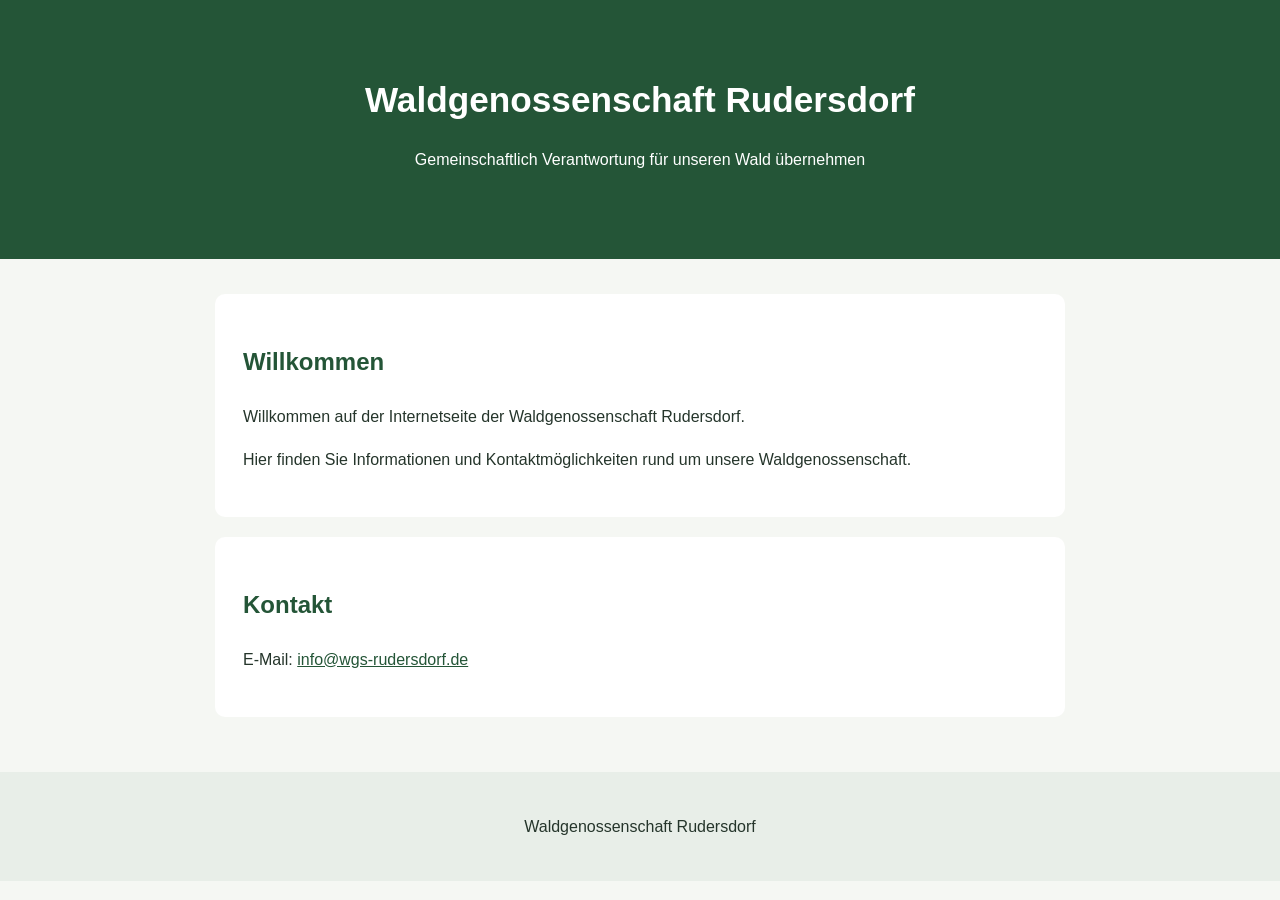
==== index.html @ b51d01b3 "Create index.html" ====
<!DOCTYPE html>
<html lang="de">
<head>
  <meta charset="UTF-8">
  <meta name="viewport" content="width=device-width, initial-scale=1">
  <title>Waldgenossenschaft Rudersdorf</title>
  <style>
    body {
      margin: 0;
      font-family: Arial, sans-serif;
      color: #25352b;
      background: #f5f7f3;
      line-height: 1.7;
    }
    header {
      background: #245537;
      color: white;
      text-align: center;
      padding: 70px 20px;
    }
    header h1 { margin: 0; font-size: 2.2rem; }
    main { max-width: 850px; margin: auto; padding: 35px 20px; }
    section {
      background: white;
      padding: 28px;
      margin-bottom: 20px;
      border-radius: 10px;
    }
    h2 { color: #245537; }
    a { color: #245537; }
    footer {
      text-align: center;
      padding: 25px;
      background: #e8eee8;
    }
  </style>
</head>
<body>
  <header>
    <h1>Waldgenossenschaft Rudersdorf</h1>
    <p>Gemeinschaftlich Verantwortung für unseren Wald übernehmen</p>
  </header>

  <main>
    <section>
      <h2>Willkommen</h2>
      <p>
        Willkommen auf der Internetseite der
        Waldgenossenschaft Rudersdorf.
      </p>
      <p>
        Hier finden Sie Informationen und Kontaktmöglichkeiten
        rund um unsere Waldgenossenschaft.
      </p>
    </section>

    <section>
      <h2>Kontakt</h2>
      <p>
        E-Mail:
        <a href="mailto:info@wgs-rudersdorf.de">
          info@wgs-rudersdorf.de
        </a>
      </p>
    </section>
  </main>

  <footer>
    <p>Waldgenossenschaft Rudersdorf</p>
  </footer>
</body>
</html>
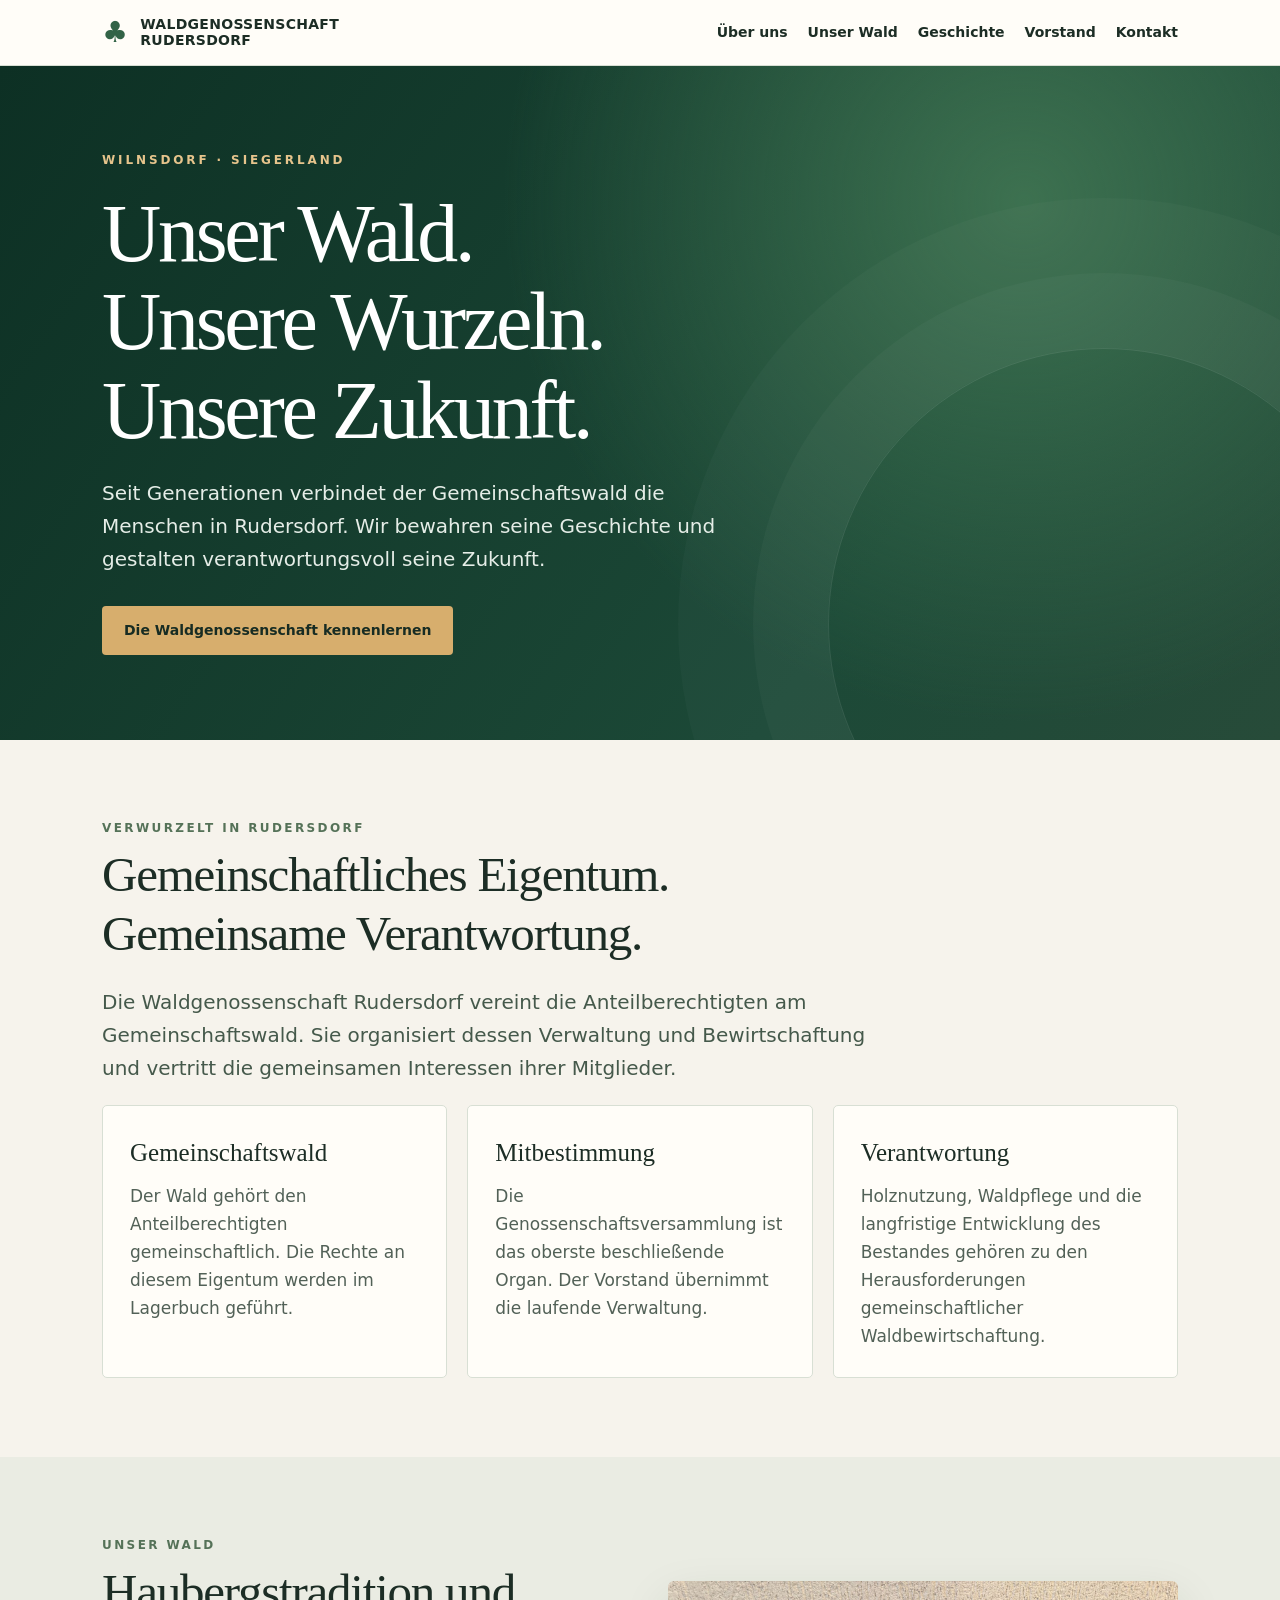
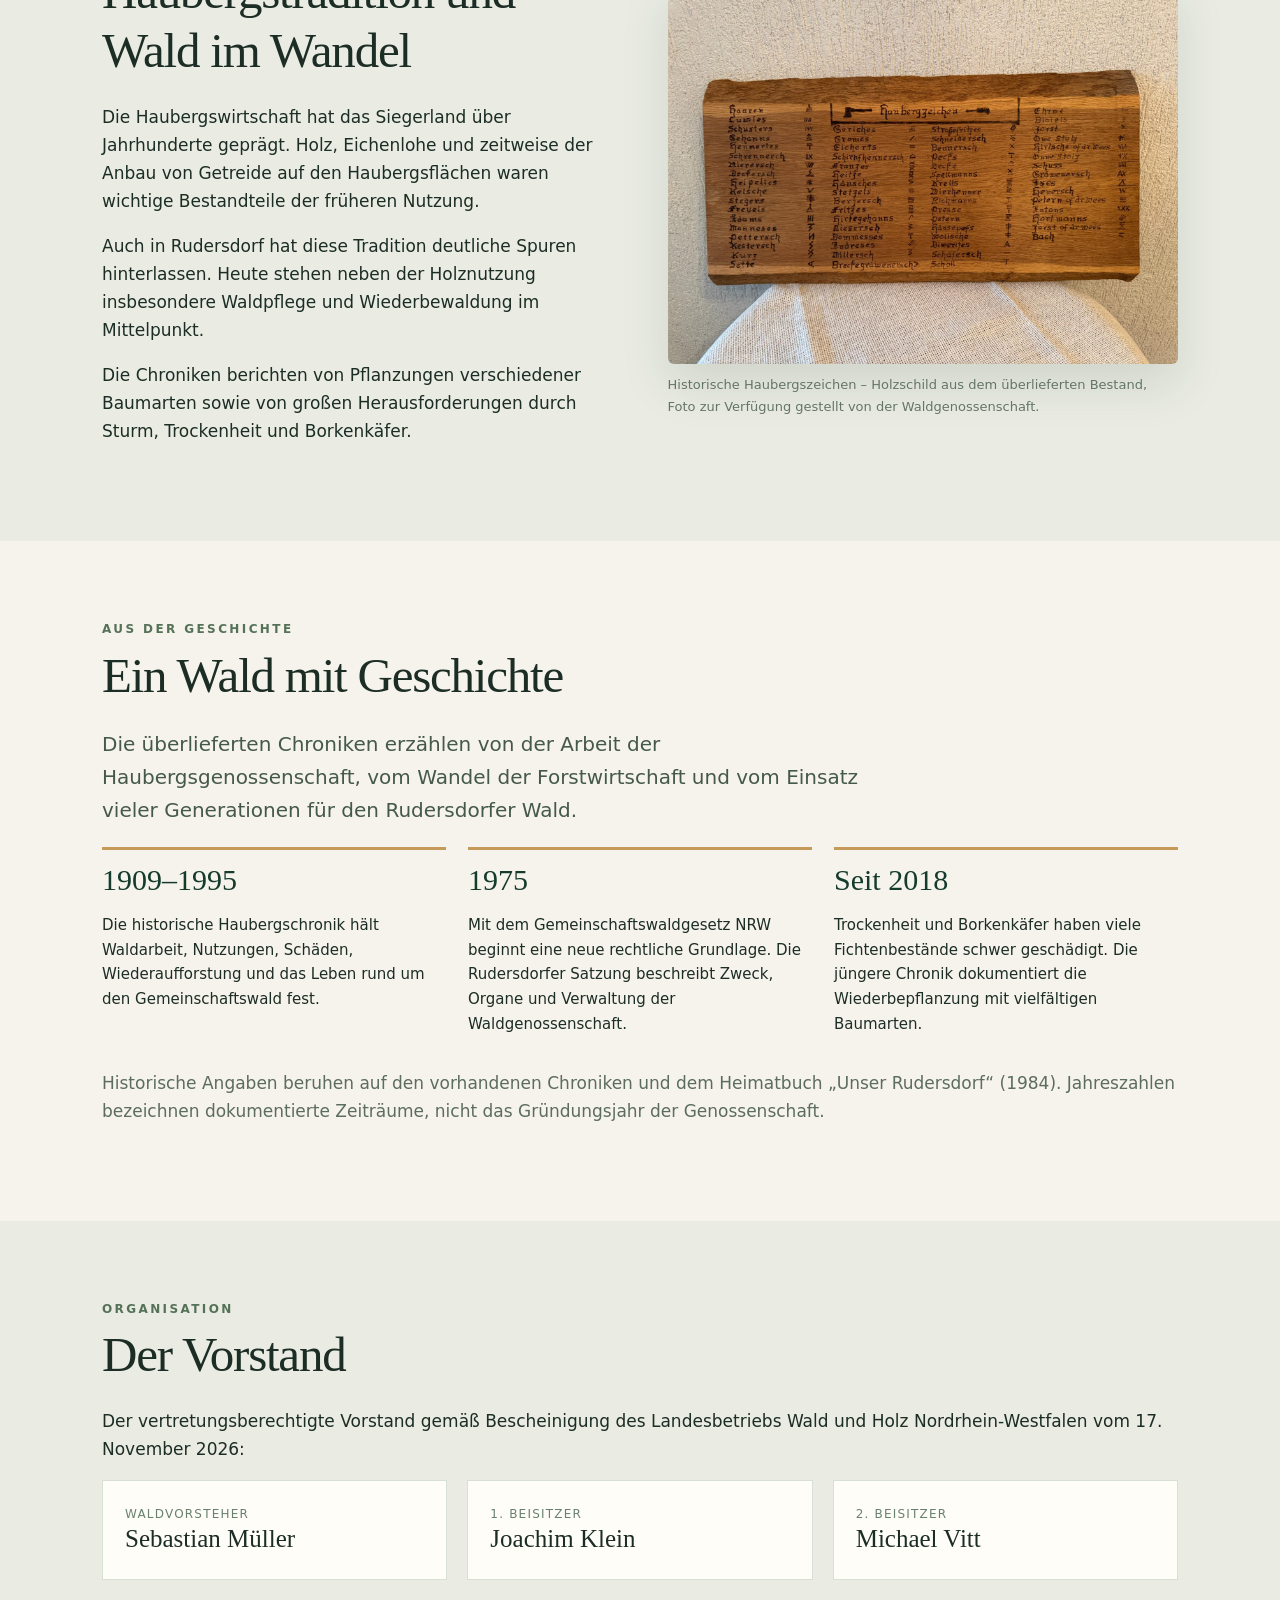
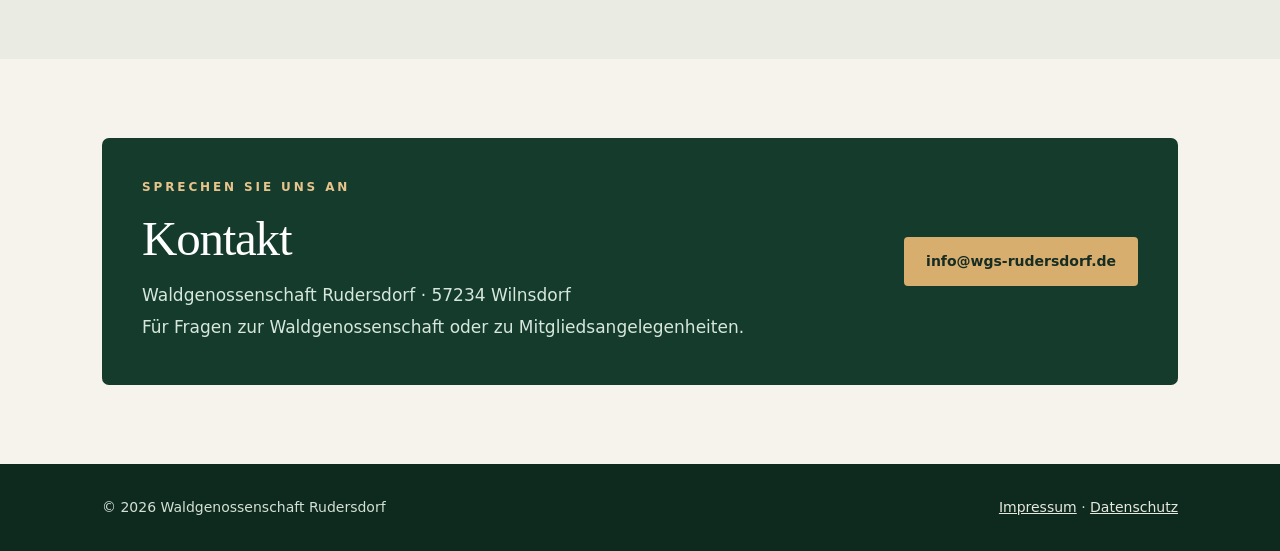
==== commit ef657fe1: "Add files via upload" ====
--- a/index.html
+++ b/index.html
@@ -1,73 +1,9 @@
-
-<!DOCTYPE html>
-<html lang="de">
-<head>
-  <meta charset="UTF-8">
-  <meta name="viewport" content="width=device-width, initial-scale=1">
-  <title>Waldgenossenschaft Rudersdorf</title>
-  <style>
-    body {
-      margin: 0;
-      font-family: Arial, sans-serif;
-      color: #25352b;
-      background: #f5f7f3;
-      line-height: 1.7;
-    }
-    header {
-      background: #245537;
-      color: white;
-      text-align: center;
-      padding: 70px 20px;
-    }
-    header h1 { margin: 0; font-size: 2.2rem; }
-    main { max-width: 850px; margin: auto; padding: 35px 20px; }
-    section {
-      background: white;
-      padding: 28px;
-      margin-bottom: 20px;
-      border-radius: 10px;
-    }
-    h2 { color: #245537; }
-    a { color: #245537; }
-    footer {
-      text-align: center;
-      padding: 25px;
-      background: #e8eee8;
-    }
-  </style>
-</head>
-<body>
-  <header>
-    <h1>Waldgenossenschaft Rudersdorf</h1>
-    <p>Gemeinschaftlich Verantwortung für unseren Wald übernehmen</p>
-  </header>
-
-  <main>
-    <section>
-      <h2>Willkommen</h2>
-      <p>
-        Willkommen auf der Internetseite der
-        Waldgenossenschaft Rudersdorf.
-      </p>
-      <p>
-        Hier finden Sie Informationen und Kontaktmöglichkeiten
-        rund um unsere Waldgenossenschaft.
-      </p>
-    </section>
-
-    <section>
-      <h2>Kontakt</h2>
-      <p>
-        E-Mail:
-        <a href="mailto:info@wgs-rudersdorf.de">
-          info@wgs-rudersdorf.de
-        </a>
-      </p>
-    </section>
-  </main>
-
-  <footer>
-    <p>Waldgenossenschaft Rudersdorf</p>
-  </footer>
-</body>
-</html>
+<!doctype html><html lang="de"><head><meta charset="utf-8"><meta name="viewport" content="width=device-width,initial-scale=1"><meta name="description" content="Waldgenossenschaft Rudersdorf – Gemeinschaftswald, Haubergstradition, Geschichte, Vorstand und Kontakt."><title>Waldgenossenschaft Rudersdorf – Gemeinsam für unseren Wald</title><link rel="stylesheet" href="styles.css"></head><body>
+<header><div class="nav"><a class="brand" href="#start"><span class="brandmark" aria-hidden="true">♣</span><span>WALDGENOSSENSCHAFT<br>RUDERSDORF</span></a><nav aria-label="Hauptnavigation"><a href="#ueber-uns">Über uns</a><a href="#wald">Unser Wald</a><a href="#geschichte">Geschichte</a><a href="#vorstand">Vorstand</a><a href="#kontakt">Kontakt</a></nav></div></header>
+<main><section class="hero" id="start"><div class="heroinner"><div><div class="eyebrow">Wilnsdorf · Siegerland</div><h1>Unser Wald.<br>Unsere Wurzeln.<br>Unsere Zukunft.</h1><p>Seit Generationen verbindet der Gemeinschaftswald die Menschen in Rudersdorf. Wir bewahren seine Geschichte und gestalten verantwortungsvoll seine Zukunft.</p><a class="btn" href="#ueber-uns">Die Waldgenossenschaft kennenlernen</a></div></div></section>
+<section class="section" id="ueber-uns"><div class="container"><div class="kicker">Verwurzelt in Rudersdorf</div><h2>Gemeinschaftliches Eigentum.<br>Gemeinsame Verantwortung.</h2><p class="lead">Die Waldgenossenschaft Rudersdorf vereint die Anteilberechtigten am Gemeinschaftswald. Sie organisiert dessen Verwaltung und Bewirtschaftung und vertritt die gemeinsamen Interessen ihrer Mitglieder.</p><div class="grid"><article class="tile"><h3>Gemeinschaftswald</h3><p>Der Wald gehört den Anteilberechtigten gemeinschaftlich. Die Rechte an diesem Eigentum werden im Lagerbuch geführt.</p></article><article class="tile"><h3>Mitbestimmung</h3><p>Die Genossenschaftsversammlung ist das oberste beschließende Organ. Der Vorstand übernimmt die laufende Verwaltung.</p></article><article class="tile"><h3>Verantwortung</h3><p>Holznutzung, Waldpflege und die langfristige Entwicklung des Bestandes gehören zu den Herausforderungen gemeinschaftlicher Waldbewirtschaftung.</p></article></div></div></section>
+<section class="section alt" id="wald"><div class="container two"><div><div class="kicker">Unser Wald</div><h2>Haubergstradition und Wald im Wandel</h2><p>Die Haubergswirtschaft hat das Siegerland über Jahrhunderte geprägt. Holz, Eichenlohe und zeitweise der Anbau von Getreide auf den Haubergsflächen waren wichtige Bestandteile der früheren Nutzung.</p><p>Auch in Rudersdorf hat diese Tradition deutliche Spuren hinterlassen. Heute stehen neben der Holznutzung insbesondere Waldpflege und Wiederbewaldung im Mittelpunkt.</p><p>Die Chroniken berichten von Pflanzungen verschiedener Baumarten sowie von großen Herausforderungen durch Sturm, Trockenheit und Borkenkäfer.</p></div><div><img class="photo" src="assets/haubergszeichen.jpg" alt="Historisches Holzschild mit Familiennamen und eingeschnitzten Haubergszeichen" loading="lazy"><div class="caption">Historische Haubergszeichen – Holzschild aus dem überlieferten Bestand, Foto zur Verfügung gestellt von der Waldgenossenschaft.</div></div></div></section>
+<section class="section" id="geschichte"><div class="container"><div class="kicker">Aus der Geschichte</div><h2>Ein Wald mit Geschichte</h2><p class="lead">Die überlieferten Chroniken erzählen von der Arbeit der Haubergsgenossenschaft, vom Wandel der Forstwirtschaft und vom Einsatz vieler Generationen für den Rudersdorfer Wald.</p><div class="timeline"><article class="moment"><b>1909–1995</b><p>Die historische Haubergschronik hält Waldarbeit, Nutzungen, Schäden, Wiederaufforstung und das Leben rund um den Gemeinschaftswald fest.</p></article><article class="moment"><b>1975</b><p>Mit dem Gemeinschaftswaldgesetz NRW beginnt eine neue rechtliche Grundlage. Die Rudersdorfer Satzung beschreibt Zweck, Organe und Verwaltung der Waldgenossenschaft.</p></article><article class="moment"><b>Seit 2018</b><p>Trockenheit und Borkenkäfer haben viele Fichtenbestände schwer geschädigt. Die jüngere Chronik dokumentiert die Wiederbepflanzung mit vielfältigen Baumarten.</p></article></div><p class="muted">Historische Angaben beruhen auf den vorhandenen Chroniken und dem Heimatbuch „Unser Rudersdorf“ (1984). Jahreszahlen bezeichnen dokumentierte Zeiträume, nicht das Gründungsjahr der Genossenschaft.</p></div></section>
+<section class="section alt" id="vorstand"><div class="container"><div class="kicker">Organisation</div><h2>Der Vorstand</h2><p>Der vertretungsberechtigte Vorstand gemäß Bescheinigung des Landesbetriebs Wald und Holz Nordrhein-Westfalen vom 17. November 2026:</p><div class="people"><div class="person"><small>Waldvorsteher</small><strong>Sebastian Müller</strong></div><div class="person"><small>1. Beisitzer</small><strong>Joachim Klein</strong></div><div class="person"><small>2. Beisitzer</small><strong>Michael Vitt</strong></div></div></div></section>
+<section class="section" id="kontakt"><div class="container"><div class="contact"><div><div class="eyebrow">Sprechen Sie uns an</div><h2 style="margin:12px 0">Kontakt</h2><p>Waldgenossenschaft Rudersdorf · 57234 Wilnsdorf</p><p>Für Fragen zur Waldgenossenschaft oder zu Mitgliedsangelegenheiten.</p></div><a class="btn" style="color:#172c23" href="mailto:info@wgs-rudersdorf.de">info@wgs-rudersdorf.de</a></div></div></section></main>
+<footer><div class="container"><span>© 2026 Waldgenossenschaft Rudersdorf</span><span><a href="impressum.html">Impressum</a> · <a href="datenschutz.html">Datenschutz</a></span></div></footer></body></html>
--- a/styles.css
+++ b/styles.css
@@ -0,0 +1,2 @@
+
+:root{--forest:#153b2c;--leaf:#326347;--cream:#f6f3ec;--paper:#fffdf8;--ink:#1c2d25;--muted:#5c6c61;--gold:#c59a59;--line:#d8dfd4}*{box-sizing:border-box}html{scroll-behavior:smooth}body{margin:0;background:var(--cream);color:var(--ink);font:17px/1.65 system-ui,-apple-system,Segoe UI,Arial,sans-serif}a{color:inherit}a:focus-visible{outline:3px solid #c59a59;outline-offset:4px}header{position:sticky;top:0;z-index:4;background:rgba(255,253,248,.96);backdrop-filter:blur(12px);border-bottom:1px solid var(--line)}.nav{max-width:1120px;margin:auto;padding:15px 22px;display:flex;align-items:center;justify-content:space-between;gap:15px}.brand{display:flex;align-items:center;gap:12px;text-decoration:none;font-size:14px;line-height:1.2;font-weight:760;letter-spacing:.02em}.brandmark{font-size:29px;color:var(--leaf)}nav{display:flex;gap:20px;flex-wrap:wrap}nav a{text-decoration:none;font-size:14px;font-weight:650}nav a:hover{color:var(--leaf)}.hero{background:radial-gradient(circle at 80% 20%,#3d7150 0%,transparent 45%),linear-gradient(125deg,#0d3024,#1c4937 70%,#274b39);color:#fff;position:relative;overflow:hidden}.hero:after{content:' ';position:absolute;bottom:-160px;right:-100px;width:550px;height:550px;border:1px solid rgba(255,255,255,.1);border-radius:50%;box-shadow:0 0 0 75px rgba(255,255,255,.027),0 0 0 150px rgba(255,255,255,.022)}.heroinner{max-width:1120px;margin:auto;min-height:475px;padding:85px 22px;display:flex;align-items:center;position:relative;z-index:1}.eyebrow{text-transform:uppercase;letter-spacing:.24em;font-size:12px;font-weight:780;color:#e6c48c}.hero h1{font:normal clamp(43px,7vw,82px)/1.08 Georgia,'Times New Roman',serif;letter-spacing:-.04em;margin:19px 0 22px;max-width:850px}.hero p{max-width:620px;font-size:20px;color:#e5ede7;margin:0 0 30px}.btn{display:inline-block;text-decoration:none;background:#d7ae6d;color:#172c23;font-size:14px;font-weight:760;padding:13px 22px;border-radius:4px}.btn:hover{background:#f1ca8b}.container{max-width:1120px;margin:auto;padding:0 22px}.section{padding:79px 0}.section.alt{background:#eaece3}.section h2{font:normal clamp(33px,4vw,49px)/1.2 Georgia,serif;letter-spacing:-.025em;margin:7px 0 22px}.kicker{font-size:12px;color:#557258;text-transform:uppercase;letter-spacing:.2em;font-weight:800}.lead{font-size:20px;color:#45594b;max-width:770px}.grid{display:grid;grid-template-columns:repeat(3,1fr);gap:20px}.tile{background:var(--paper);padding:27px;border:1px solid var(--line);border-radius:5px}.tile h3{font:normal 25px/1.25 Georgia,serif;margin:4px 0 14px}.tile p{margin:0;color:#526157}.two{display:grid;grid-template-columns:1fr 1fr;gap:55px;align-items:center}.photo{width:100%;display:block;border-radius:6px;box-shadow:0 20px 48px #1c342321}.caption{font-size:13px;color:#657468;margin-top:10px}.timeline{display:grid;grid-template-columns:repeat(3,1fr);gap:22px}.moment{border-top:3px solid var(--gold);padding-top:13px}.moment b{font:normal 30px Georgia,serif;color:var(--forest)}.moment p{font-size:15px}.people{display:grid;grid-template-columns:repeat(3,1fr);gap:20px}.person{padding:24px 22px;border:1px solid var(--line);background:var(--paper)}.person small{display:block;font-size:12px;text-transform:uppercase;letter-spacing:.1em;color:#69816e}.person strong{font:normal 25px Georgia,serif}.contact{background:var(--forest);color:white;border-radius:7px;padding:40px;display:flex;justify-content:space-between;align-items:center;gap:20px}.contact a{color:#f5d5a4}.contact p{margin:4px 0;color:#d6e7dc}footer{background:#0e2a1f;color:#d4e0d6;padding:32px 0;font-size:14px}footer .container{display:flex;gap:20px;justify-content:space-between;flex-wrap:wrap}footer a{color:#e6e9df}main ul{padding-left:1.1em}.legal{max-width:820px;margin:0 auto;padding:66px 22px 100px}.legal h1{font:normal 49px Georgia,serif}.legal h2{font:normal 27px Georgia,serif}.notice{background:#fff2d7;color:#503611;border-left:4px solid #bf8e3e;padding:14px 20px;margin:28px 0}.muted{color:var(--muted)}@media(max-width:760px){.nav{align-items:flex-start;flex-direction:column}nav{gap:12px}.heroinner{min-height:400px;padding:65px 22px}.hero h1{font-size:45px}.hero p{font-size:17px}.grid,.two,.timeline,.people{grid-template-columns:1fr}.section{padding:54px 0}.contact{align-items:flex-start;flex-direction:column;padding:27px}}
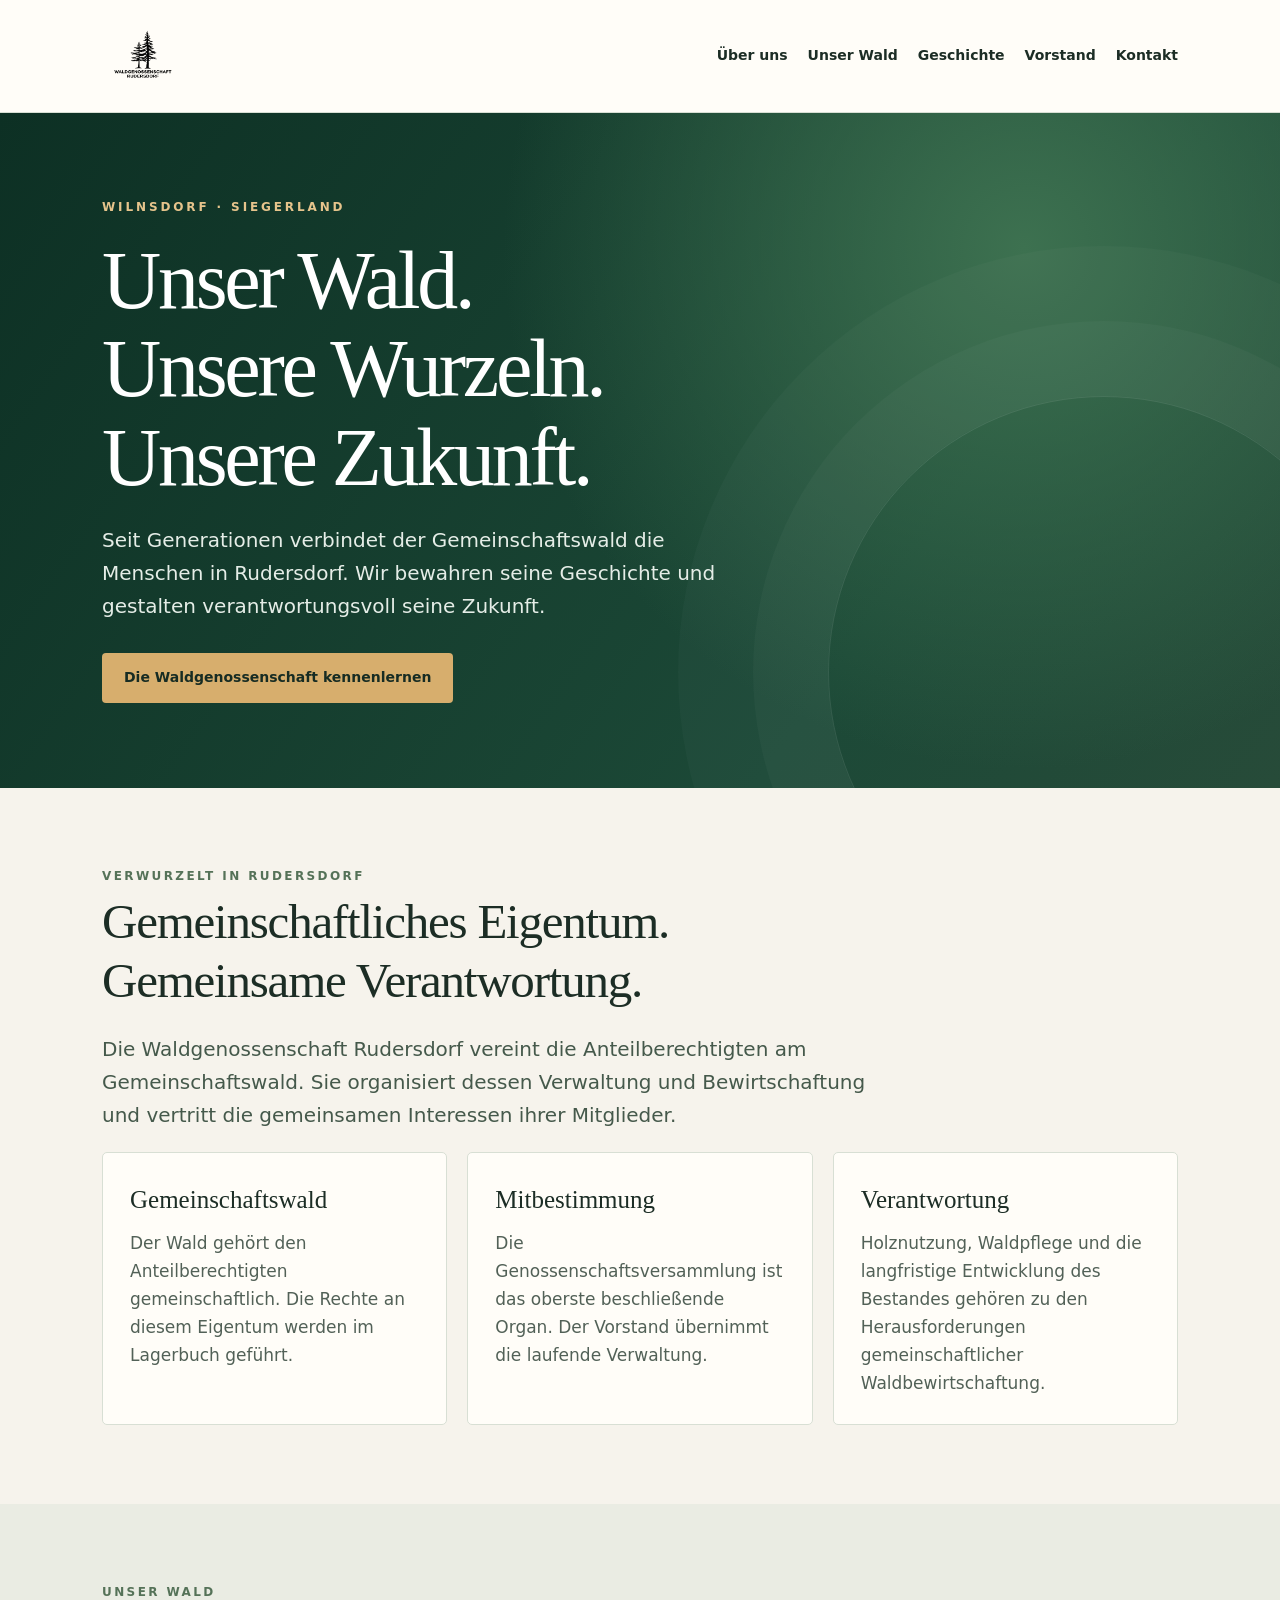
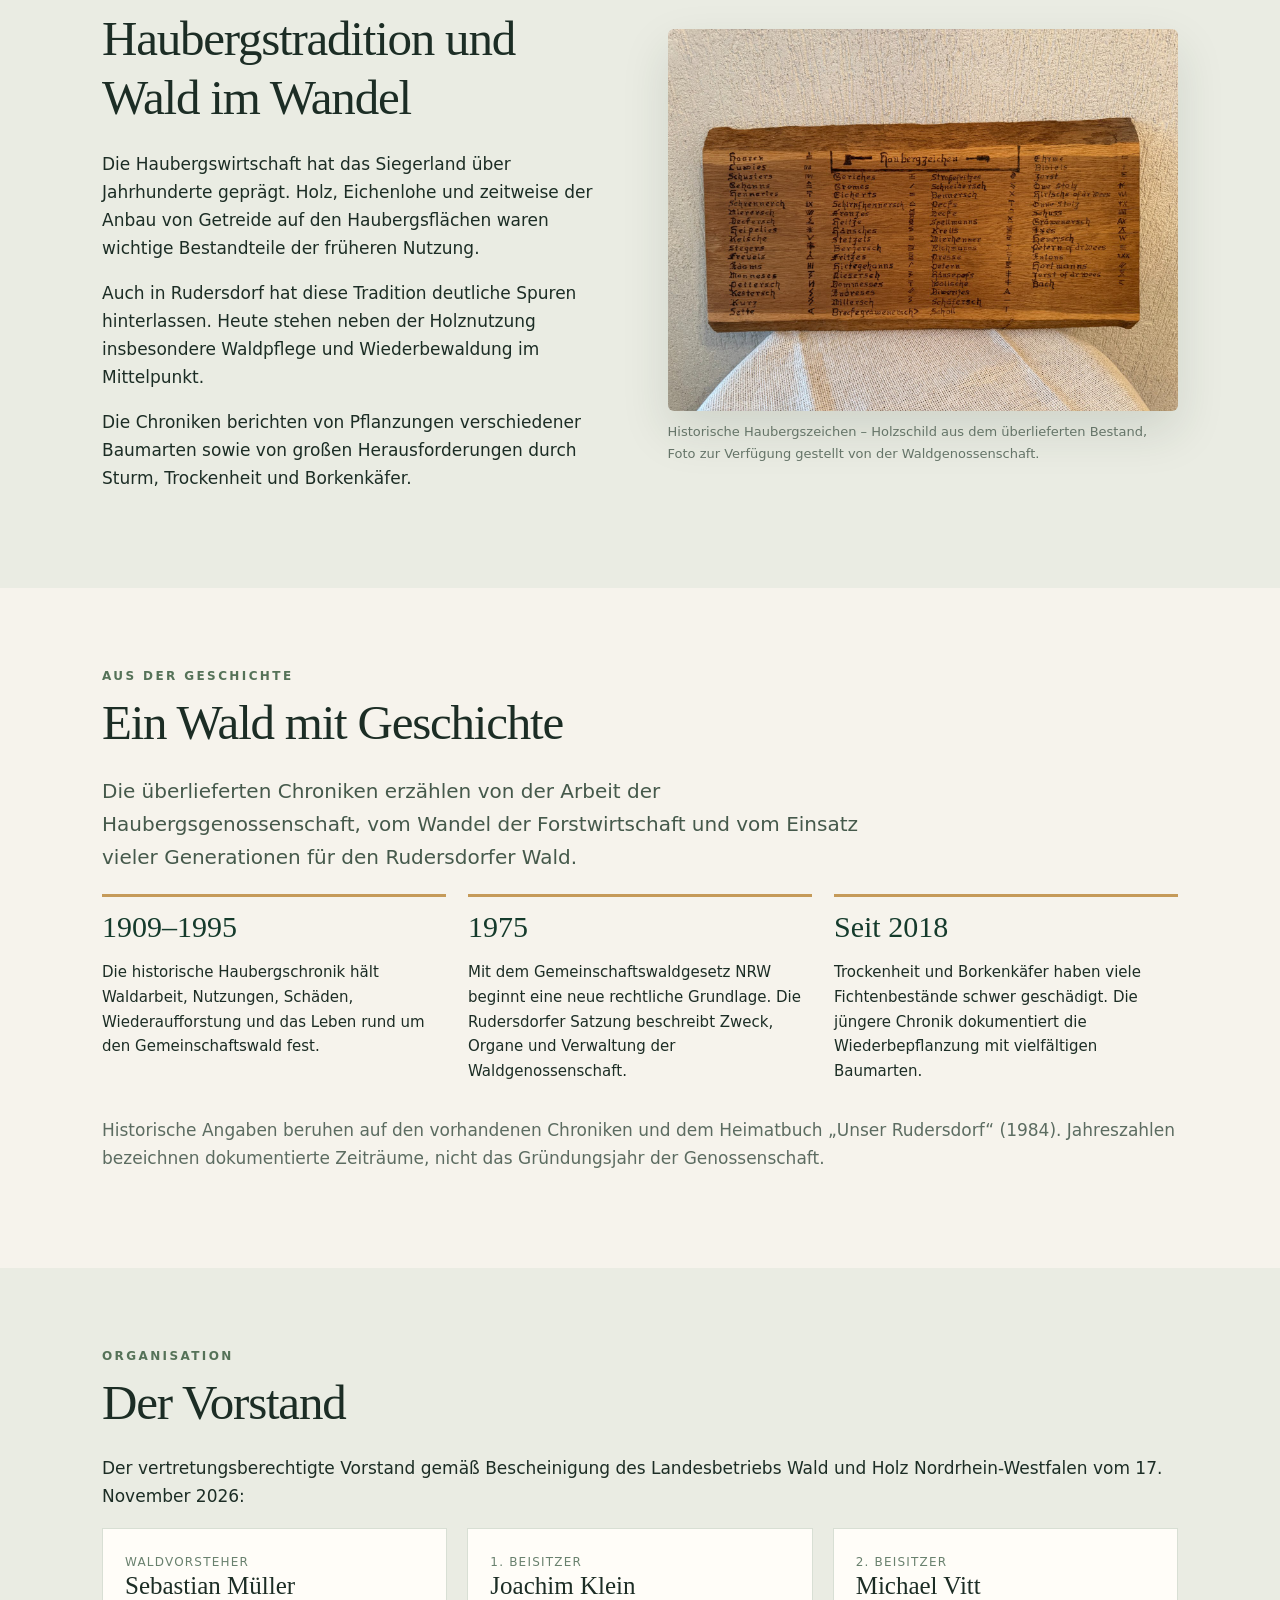
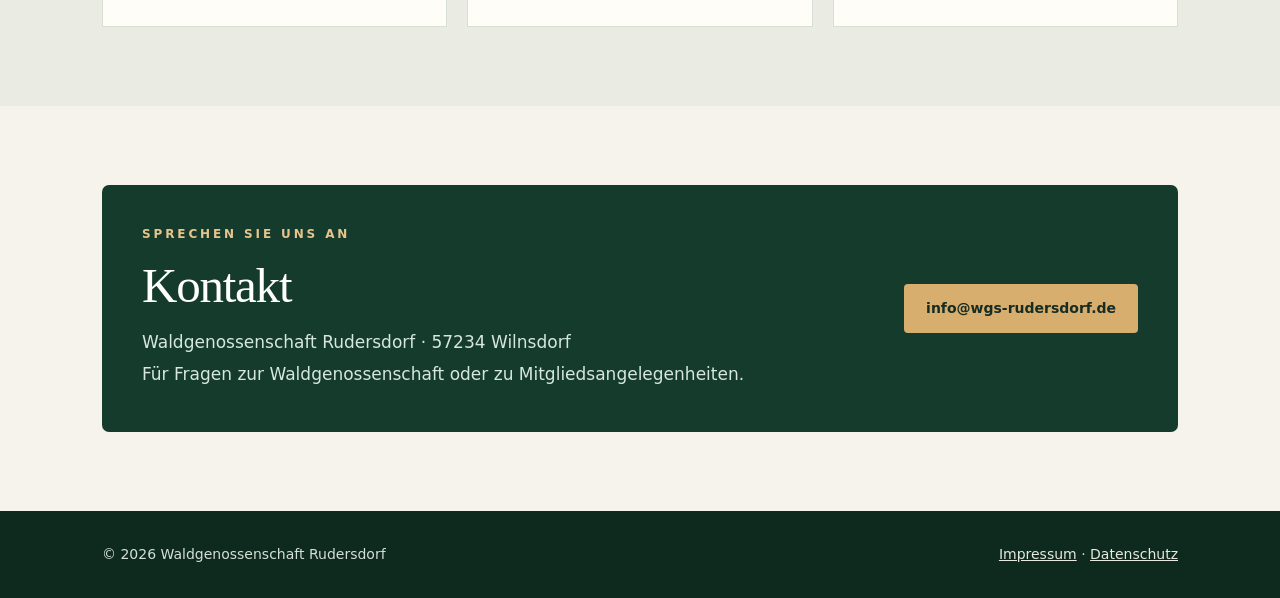
==== commit 64588f22: "Add files via upload" ====
--- a/index.html
+++ b/index.html
@@ -1,5 +1,5 @@
 <!doctype html><html lang="de"><head><meta charset="utf-8"><meta name="viewport" content="width=device-width,initial-scale=1"><meta name="description" content="Waldgenossenschaft Rudersdorf – Gemeinschaftswald, Haubergstradition, Geschichte, Vorstand und Kontakt."><title>Waldgenossenschaft Rudersdorf – Gemeinsam für unseren Wald</title><link rel="stylesheet" href="styles.css"></head><body>
-<header><div class="nav"><a class="brand" href="#start"><span class="brandmark" aria-hidden="true">♣</span><span>WALDGENOSSENSCHAFT<br>RUDERSDORF</span></a><nav aria-label="Hauptnavigation"><a href="#ueber-uns">Über uns</a><a href="#wald">Unser Wald</a><a href="#geschichte">Geschichte</a><a href="#vorstand">Vorstand</a><a href="#kontakt">Kontakt</a></nav></div></header>
+<header><div class="nav"><a class="brand" href="#start"><img class="brand-logo" src="assets/logo.png" alt="Waldgenossenschaft Rudersdorf – Logo"></a><nav aria-label="Hauptnavigation"><a href="#ueber-uns">Über uns</a><a href="#wald">Unser Wald</a><a href="#geschichte">Geschichte</a><a href="#vorstand">Vorstand</a><a href="#kontakt">Kontakt</a></nav></div></header>
 <main><section class="hero" id="start"><div class="heroinner"><div><div class="eyebrow">Wilnsdorf · Siegerland</div><h1>Unser Wald.<br>Unsere Wurzeln.<br>Unsere Zukunft.</h1><p>Seit Generationen verbindet der Gemeinschaftswald die Menschen in Rudersdorf. Wir bewahren seine Geschichte und gestalten verantwortungsvoll seine Zukunft.</p><a class="btn" href="#ueber-uns">Die Waldgenossenschaft kennenlernen</a></div></div></section>
 <section class="section" id="ueber-uns"><div class="container"><div class="kicker">Verwurzelt in Rudersdorf</div><h2>Gemeinschaftliches Eigentum.<br>Gemeinsame Verantwortung.</h2><p class="lead">Die Waldgenossenschaft Rudersdorf vereint die Anteilberechtigten am Gemeinschaftswald. Sie organisiert dessen Verwaltung und Bewirtschaftung und vertritt die gemeinsamen Interessen ihrer Mitglieder.</p><div class="grid"><article class="tile"><h3>Gemeinschaftswald</h3><p>Der Wald gehört den Anteilberechtigten gemeinschaftlich. Die Rechte an diesem Eigentum werden im Lagerbuch geführt.</p></article><article class="tile"><h3>Mitbestimmung</h3><p>Die Genossenschaftsversammlung ist das oberste beschließende Organ. Der Vorstand übernimmt die laufende Verwaltung.</p></article><article class="tile"><h3>Verantwortung</h3><p>Holznutzung, Waldpflege und die langfristige Entwicklung des Bestandes gehören zu den Herausforderungen gemeinschaftlicher Waldbewirtschaftung.</p></article></div></div></section>
 <section class="section alt" id="wald"><div class="container two"><div><div class="kicker">Unser Wald</div><h2>Haubergstradition und Wald im Wandel</h2><p>Die Haubergswirtschaft hat das Siegerland über Jahrhunderte geprägt. Holz, Eichenlohe und zeitweise der Anbau von Getreide auf den Haubergsflächen waren wichtige Bestandteile der früheren Nutzung.</p><p>Auch in Rudersdorf hat diese Tradition deutliche Spuren hinterlassen. Heute stehen neben der Holznutzung insbesondere Waldpflege und Wiederbewaldung im Mittelpunkt.</p><p>Die Chroniken berichten von Pflanzungen verschiedener Baumarten sowie von großen Herausforderungen durch Sturm, Trockenheit und Borkenkäfer.</p></div><div><img class="photo" src="assets/haubergszeichen.jpg" alt="Historisches Holzschild mit Familiennamen und eingeschnitzten Haubergszeichen" loading="lazy"><div class="caption">Historische Haubergszeichen – Holzschild aus dem überlieferten Bestand, Foto zur Verfügung gestellt von der Waldgenossenschaft.</div></div></div></section>
--- a/styles.css
+++ b/styles.css
@@ -1,2 +1,6 @@
 
 :root{--forest:#153b2c;--leaf:#326347;--cream:#f6f3ec;--paper:#fffdf8;--ink:#1c2d25;--muted:#5c6c61;--gold:#c59a59;--line:#d8dfd4}*{box-sizing:border-box}html{scroll-behavior:smooth}body{margin:0;background:var(--cream);color:var(--ink);font:17px/1.65 system-ui,-apple-system,Segoe UI,Arial,sans-serif}a{color:inherit}a:focus-visible{outline:3px solid #c59a59;outline-offset:4px}header{position:sticky;top:0;z-index:4;background:rgba(255,253,248,.96);backdrop-filter:blur(12px);border-bottom:1px solid var(--line)}.nav{max-width:1120px;margin:auto;padding:15px 22px;display:flex;align-items:center;justify-content:space-between;gap:15px}.brand{display:flex;align-items:center;gap:12px;text-decoration:none;font-size:14px;line-height:1.2;font-weight:760;letter-spacing:.02em}.brandmark{font-size:29px;color:var(--leaf)}nav{display:flex;gap:20px;flex-wrap:wrap}nav a{text-decoration:none;font-size:14px;font-weight:650}nav a:hover{color:var(--leaf)}.hero{background:radial-gradient(circle at 80% 20%,#3d7150 0%,transparent 45%),linear-gradient(125deg,#0d3024,#1c4937 70%,#274b39);color:#fff;position:relative;overflow:hidden}.hero:after{content:' ';position:absolute;bottom:-160px;right:-100px;width:550px;height:550px;border:1px solid rgba(255,255,255,.1);border-radius:50%;box-shadow:0 0 0 75px rgba(255,255,255,.027),0 0 0 150px rgba(255,255,255,.022)}.heroinner{max-width:1120px;margin:auto;min-height:475px;padding:85px 22px;display:flex;align-items:center;position:relative;z-index:1}.eyebrow{text-transform:uppercase;letter-spacing:.24em;font-size:12px;font-weight:780;color:#e6c48c}.hero h1{font:normal clamp(43px,7vw,82px)/1.08 Georgia,'Times New Roman',serif;letter-spacing:-.04em;margin:19px 0 22px;max-width:850px}.hero p{max-width:620px;font-size:20px;color:#e5ede7;margin:0 0 30px}.btn{display:inline-block;text-decoration:none;background:#d7ae6d;color:#172c23;font-size:14px;font-weight:760;padding:13px 22px;border-radius:4px}.btn:hover{background:#f1ca8b}.container{max-width:1120px;margin:auto;padding:0 22px}.section{padding:79px 0}.section.alt{background:#eaece3}.section h2{font:normal clamp(33px,4vw,49px)/1.2 Georgia,serif;letter-spacing:-.025em;margin:7px 0 22px}.kicker{font-size:12px;color:#557258;text-transform:uppercase;letter-spacing:.2em;font-weight:800}.lead{font-size:20px;color:#45594b;max-width:770px}.grid{display:grid;grid-template-columns:repeat(3,1fr);gap:20px}.tile{background:var(--paper);padding:27px;border:1px solid var(--line);border-radius:5px}.tile h3{font:normal 25px/1.25 Georgia,serif;margin:4px 0 14px}.tile p{margin:0;color:#526157}.two{display:grid;grid-template-columns:1fr 1fr;gap:55px;align-items:center}.photo{width:100%;display:block;border-radius:6px;box-shadow:0 20px 48px #1c342321}.caption{font-size:13px;color:#657468;margin-top:10px}.timeline{display:grid;grid-template-columns:repeat(3,1fr);gap:22px}.moment{border-top:3px solid var(--gold);padding-top:13px}.moment b{font:normal 30px Georgia,serif;color:var(--forest)}.moment p{font-size:15px}.people{display:grid;grid-template-columns:repeat(3,1fr);gap:20px}.person{padding:24px 22px;border:1px solid var(--line);background:var(--paper)}.person small{display:block;font-size:12px;text-transform:uppercase;letter-spacing:.1em;color:#69816e}.person strong{font:normal 25px Georgia,serif}.contact{background:var(--forest);color:white;border-radius:7px;padding:40px;display:flex;justify-content:space-between;align-items:center;gap:20px}.contact a{color:#f5d5a4}.contact p{margin:4px 0;color:#d6e7dc}footer{background:#0e2a1f;color:#d4e0d6;padding:32px 0;font-size:14px}footer .container{display:flex;gap:20px;justify-content:space-between;flex-wrap:wrap}footer a{color:#e6e9df}main ul{padding-left:1.1em}.legal{max-width:820px;margin:0 auto;padding:66px 22px 100px}.legal h1{font:normal 49px Georgia,serif}.legal h2{font:normal 27px Georgia,serif}.notice{background:#fff2d7;color:#503611;border-left:4px solid #bf8e3e;padding:14px 20px;margin:28px 0}.muted{color:var(--muted)}@media(max-width:760px){.nav{align-items:flex-start;flex-direction:column}nav{gap:12px}.heroinner{min-height:400px;padding:65px 22px}.hero h1{font-size:45px}.hero p{font-size:17px}.grid,.two,.timeline,.people{grid-template-columns:1fr}.section{padding:54px 0}.contact{align-items:flex-start;flex-direction:column;padding:27px}}
+
+/* Offizielles Logo mit transparentem Hintergrund */
+.brand-logo{display:block;width:auto;height:82px;max-width:250px;object-fit:contain}
+@media(max-width:760px){.brand-logo{height:72px}}
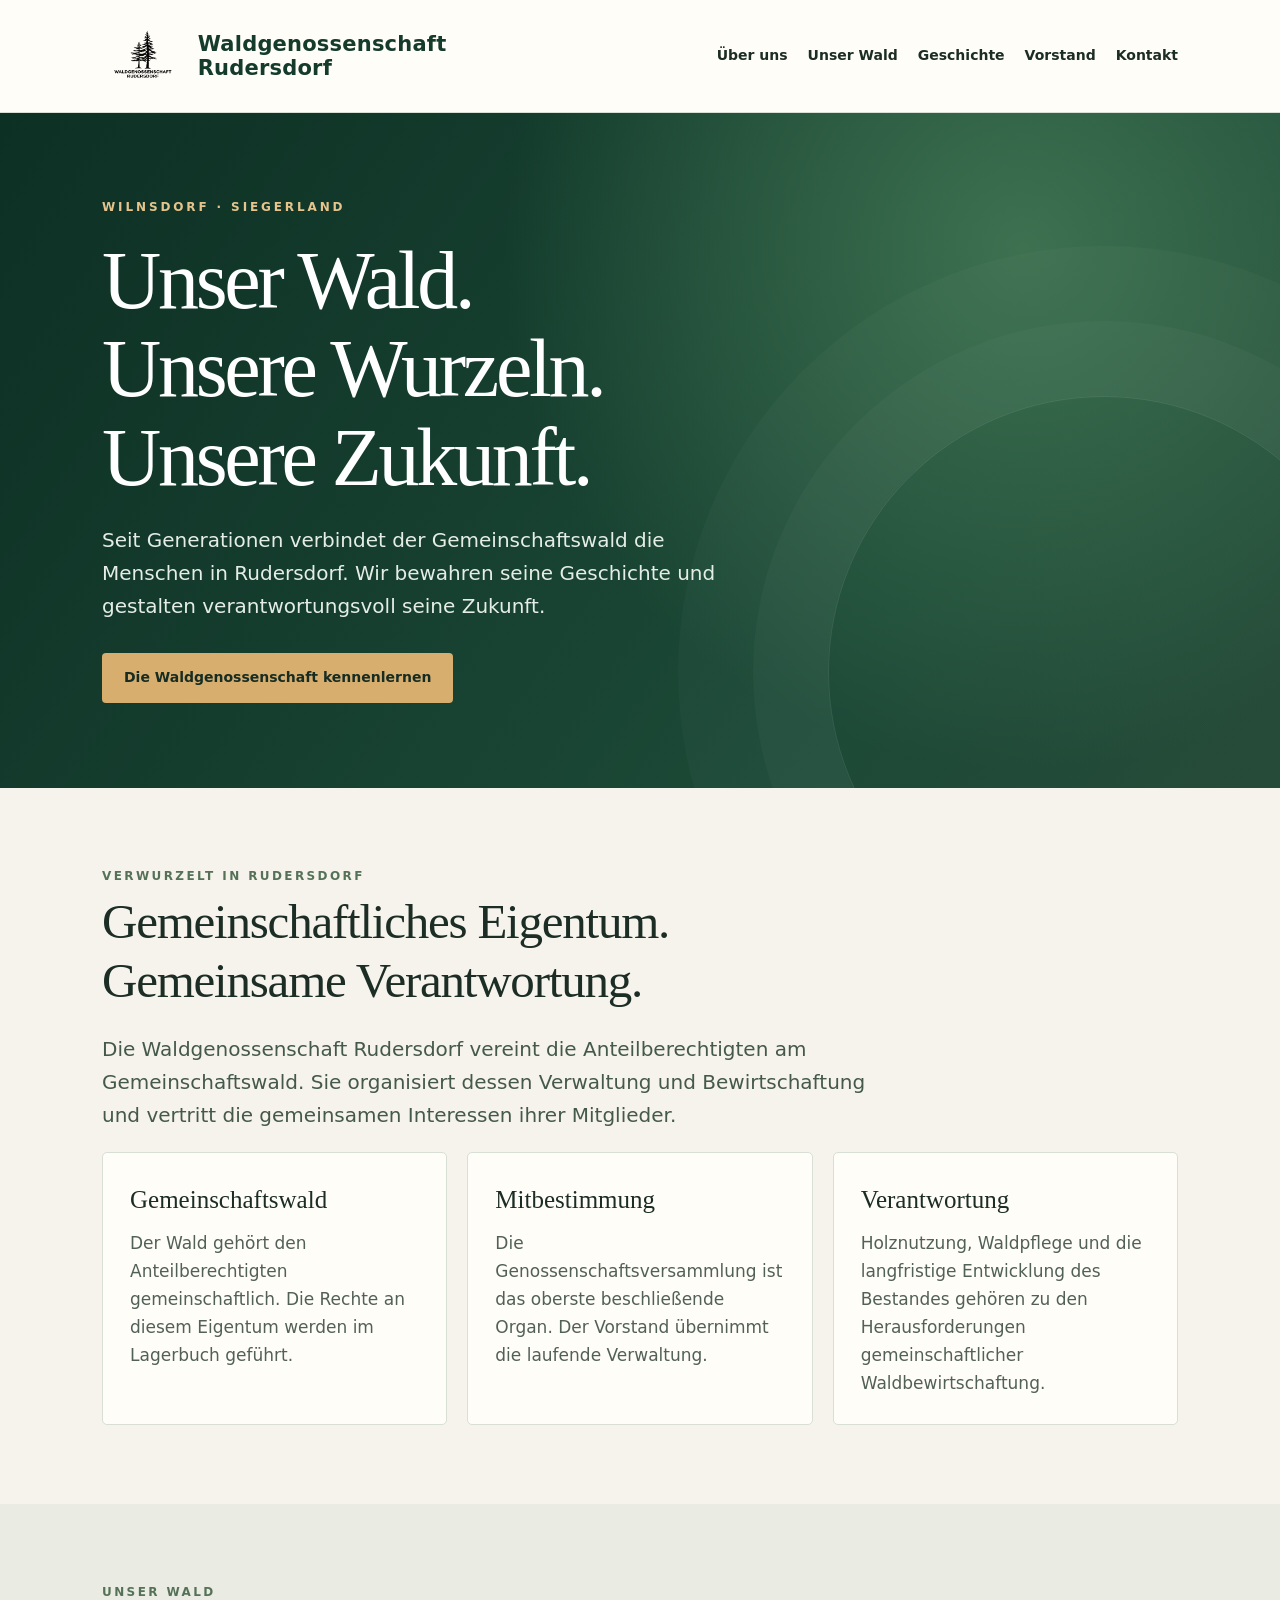
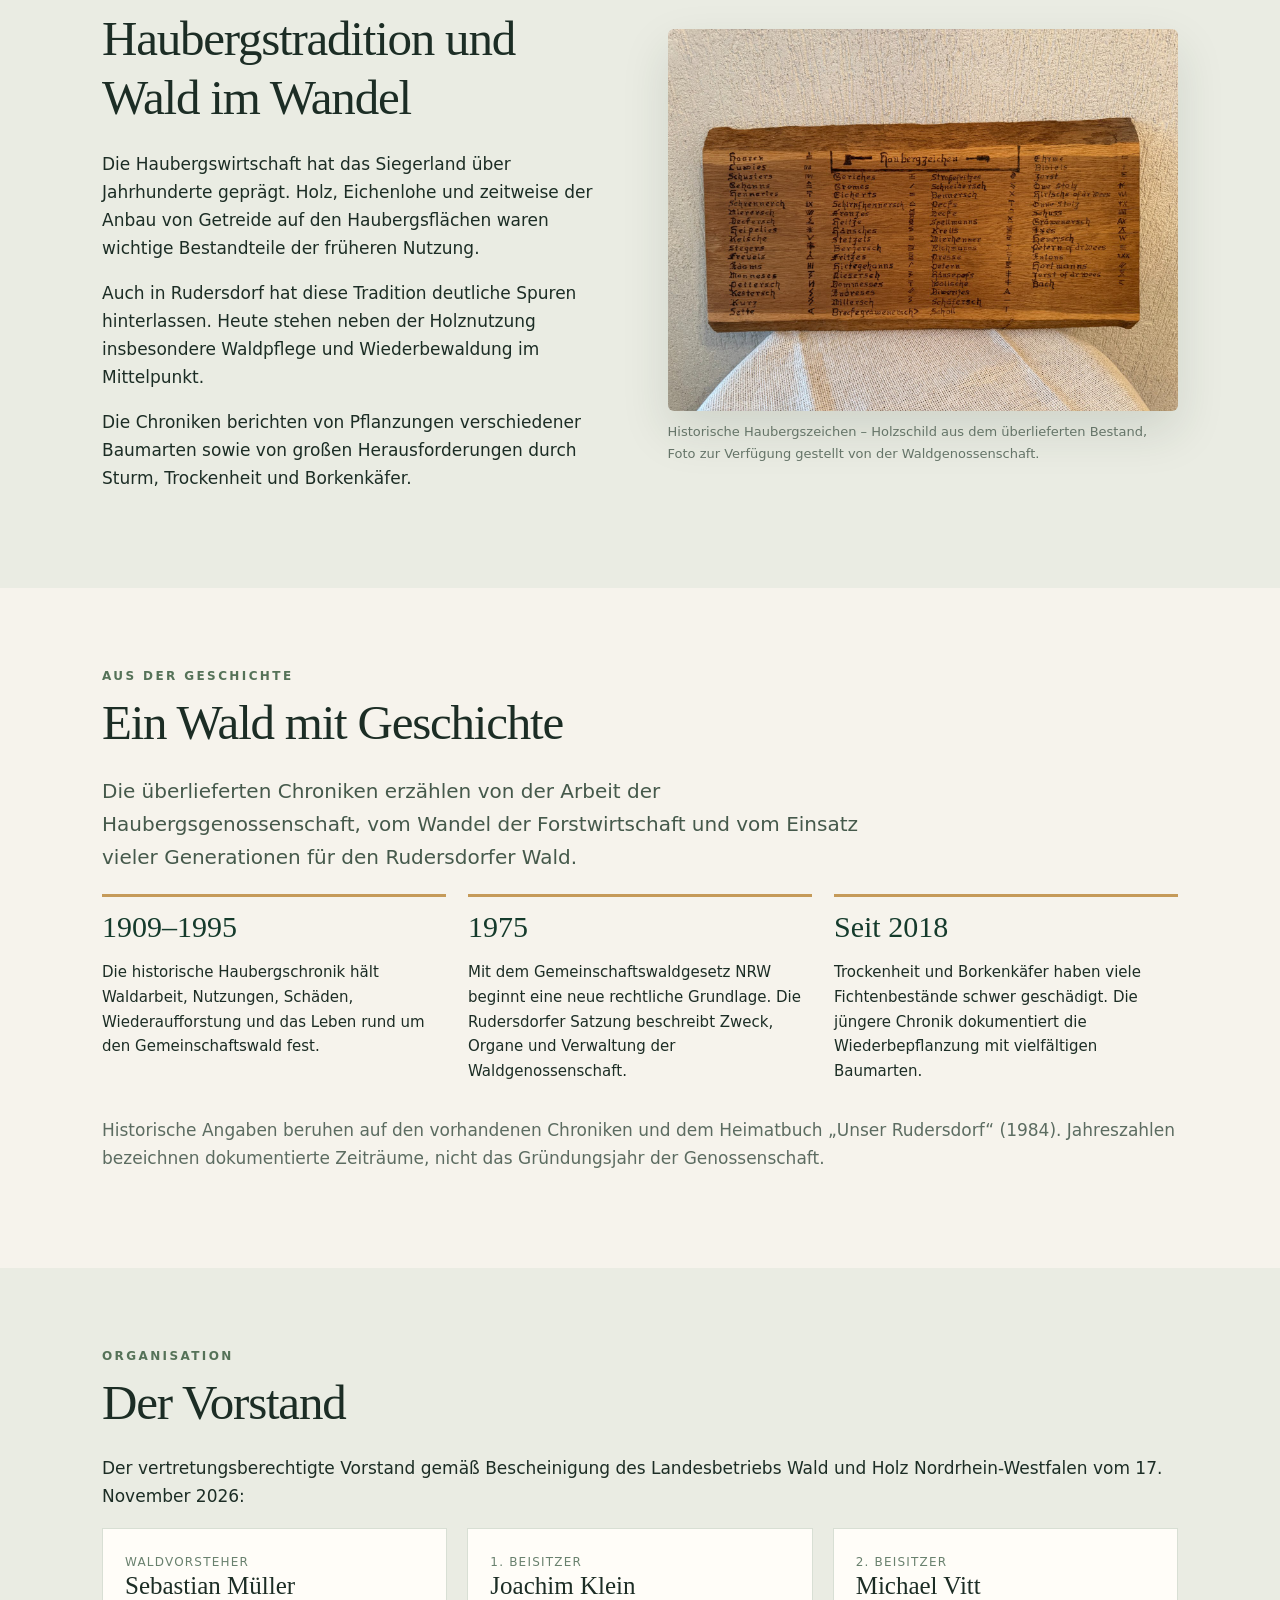
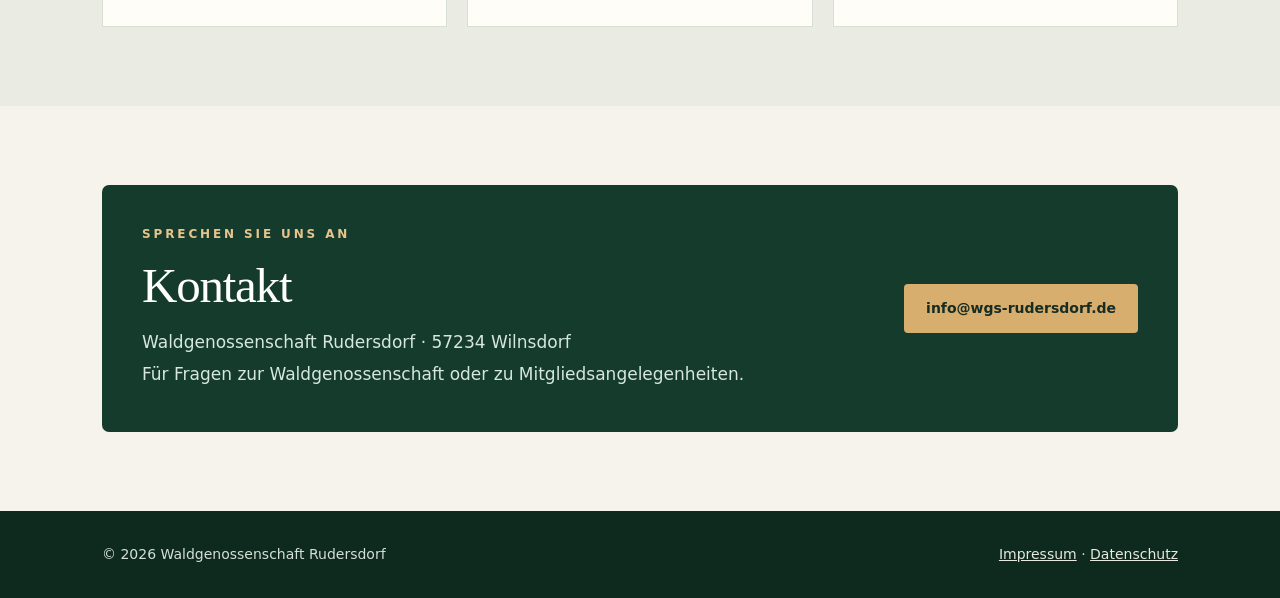
==== commit 31879846: "Add files via upload" ====
--- a/index.html
+++ b/index.html
@@ -1,5 +1,5 @@
 <!doctype html><html lang="de"><head><meta charset="utf-8"><meta name="viewport" content="width=device-width,initial-scale=1"><meta name="description" content="Waldgenossenschaft Rudersdorf – Gemeinschaftswald, Haubergstradition, Geschichte, Vorstand und Kontakt."><title>Waldgenossenschaft Rudersdorf – Gemeinsam für unseren Wald</title><link rel="stylesheet" href="styles.css"></head><body>
-<header><div class="nav"><a class="brand" href="#start"><img class="brand-logo" src="assets/logo.png" alt="Waldgenossenschaft Rudersdorf – Logo"></a><nav aria-label="Hauptnavigation"><a href="#ueber-uns">Über uns</a><a href="#wald">Unser Wald</a><a href="#geschichte">Geschichte</a><a href="#vorstand">Vorstand</a><a href="#kontakt">Kontakt</a></nav></div></header>
+<header><div class="nav"><a class="brand" href="#start"><img class="brand-logo" src="assets/logo.png" alt="Logo der Waldgenossenschaft Rudersdorf"><span class="brand-name">Waldgenossenschaft<br>Rudersdorf</span></a><nav aria-label="Hauptnavigation"><a href="#ueber-uns">Über uns</a><a href="#wald">Unser Wald</a><a href="#geschichte">Geschichte</a><a href="#vorstand">Vorstand</a><a href="#kontakt">Kontakt</a></nav></div></header>
 <main><section class="hero" id="start"><div class="heroinner"><div><div class="eyebrow">Wilnsdorf · Siegerland</div><h1>Unser Wald.<br>Unsere Wurzeln.<br>Unsere Zukunft.</h1><p>Seit Generationen verbindet der Gemeinschaftswald die Menschen in Rudersdorf. Wir bewahren seine Geschichte und gestalten verantwortungsvoll seine Zukunft.</p><a class="btn" href="#ueber-uns">Die Waldgenossenschaft kennenlernen</a></div></div></section>
 <section class="section" id="ueber-uns"><div class="container"><div class="kicker">Verwurzelt in Rudersdorf</div><h2>Gemeinschaftliches Eigentum.<br>Gemeinsame Verantwortung.</h2><p class="lead">Die Waldgenossenschaft Rudersdorf vereint die Anteilberechtigten am Gemeinschaftswald. Sie organisiert dessen Verwaltung und Bewirtschaftung und vertritt die gemeinsamen Interessen ihrer Mitglieder.</p><div class="grid"><article class="tile"><h3>Gemeinschaftswald</h3><p>Der Wald gehört den Anteilberechtigten gemeinschaftlich. Die Rechte an diesem Eigentum werden im Lagerbuch geführt.</p></article><article class="tile"><h3>Mitbestimmung</h3><p>Die Genossenschaftsversammlung ist das oberste beschließende Organ. Der Vorstand übernimmt die laufende Verwaltung.</p></article><article class="tile"><h3>Verantwortung</h3><p>Holznutzung, Waldpflege und die langfristige Entwicklung des Bestandes gehören zu den Herausforderungen gemeinschaftlicher Waldbewirtschaftung.</p></article></div></div></section>
 <section class="section alt" id="wald"><div class="container two"><div><div class="kicker">Unser Wald</div><h2>Haubergstradition und Wald im Wandel</h2><p>Die Haubergswirtschaft hat das Siegerland über Jahrhunderte geprägt. Holz, Eichenlohe und zeitweise der Anbau von Getreide auf den Haubergsflächen waren wichtige Bestandteile der früheren Nutzung.</p><p>Auch in Rudersdorf hat diese Tradition deutliche Spuren hinterlassen. Heute stehen neben der Holznutzung insbesondere Waldpflege und Wiederbewaldung im Mittelpunkt.</p><p>Die Chroniken berichten von Pflanzungen verschiedener Baumarten sowie von großen Herausforderungen durch Sturm, Trockenheit und Borkenkäfer.</p></div><div><img class="photo" src="assets/haubergszeichen.jpg" alt="Historisches Holzschild mit Familiennamen und eingeschnitzten Haubergszeichen" loading="lazy"><div class="caption">Historische Haubergszeichen – Holzschild aus dem überlieferten Bestand, Foto zur Verfügung gestellt von der Waldgenossenschaft.</div></div></div></section>
--- a/styles.css
+++ b/styles.css
@@ -4,3 +4,8 @@
 /* Offizielles Logo mit transparentem Hintergrund */
 .brand-logo{display:block;width:auto;height:82px;max-width:250px;object-fit:contain}
 @media(max-width:760px){.brand-logo{height:72px}}
+
+/* Schriftzug rechts neben dem freigestellten Logo */
+.brand-name{display:block;font-size:clamp(16px,1.65vw,21px);font-weight:780;line-height:1.15;letter-spacing:.01em;color:var(--forest)}
+.brand{flex-shrink:0;gap:14px}
+@media(max-width:760px){.brand-name{font-size:17px}.brand-logo{height:66px}.brand{gap:10px}}
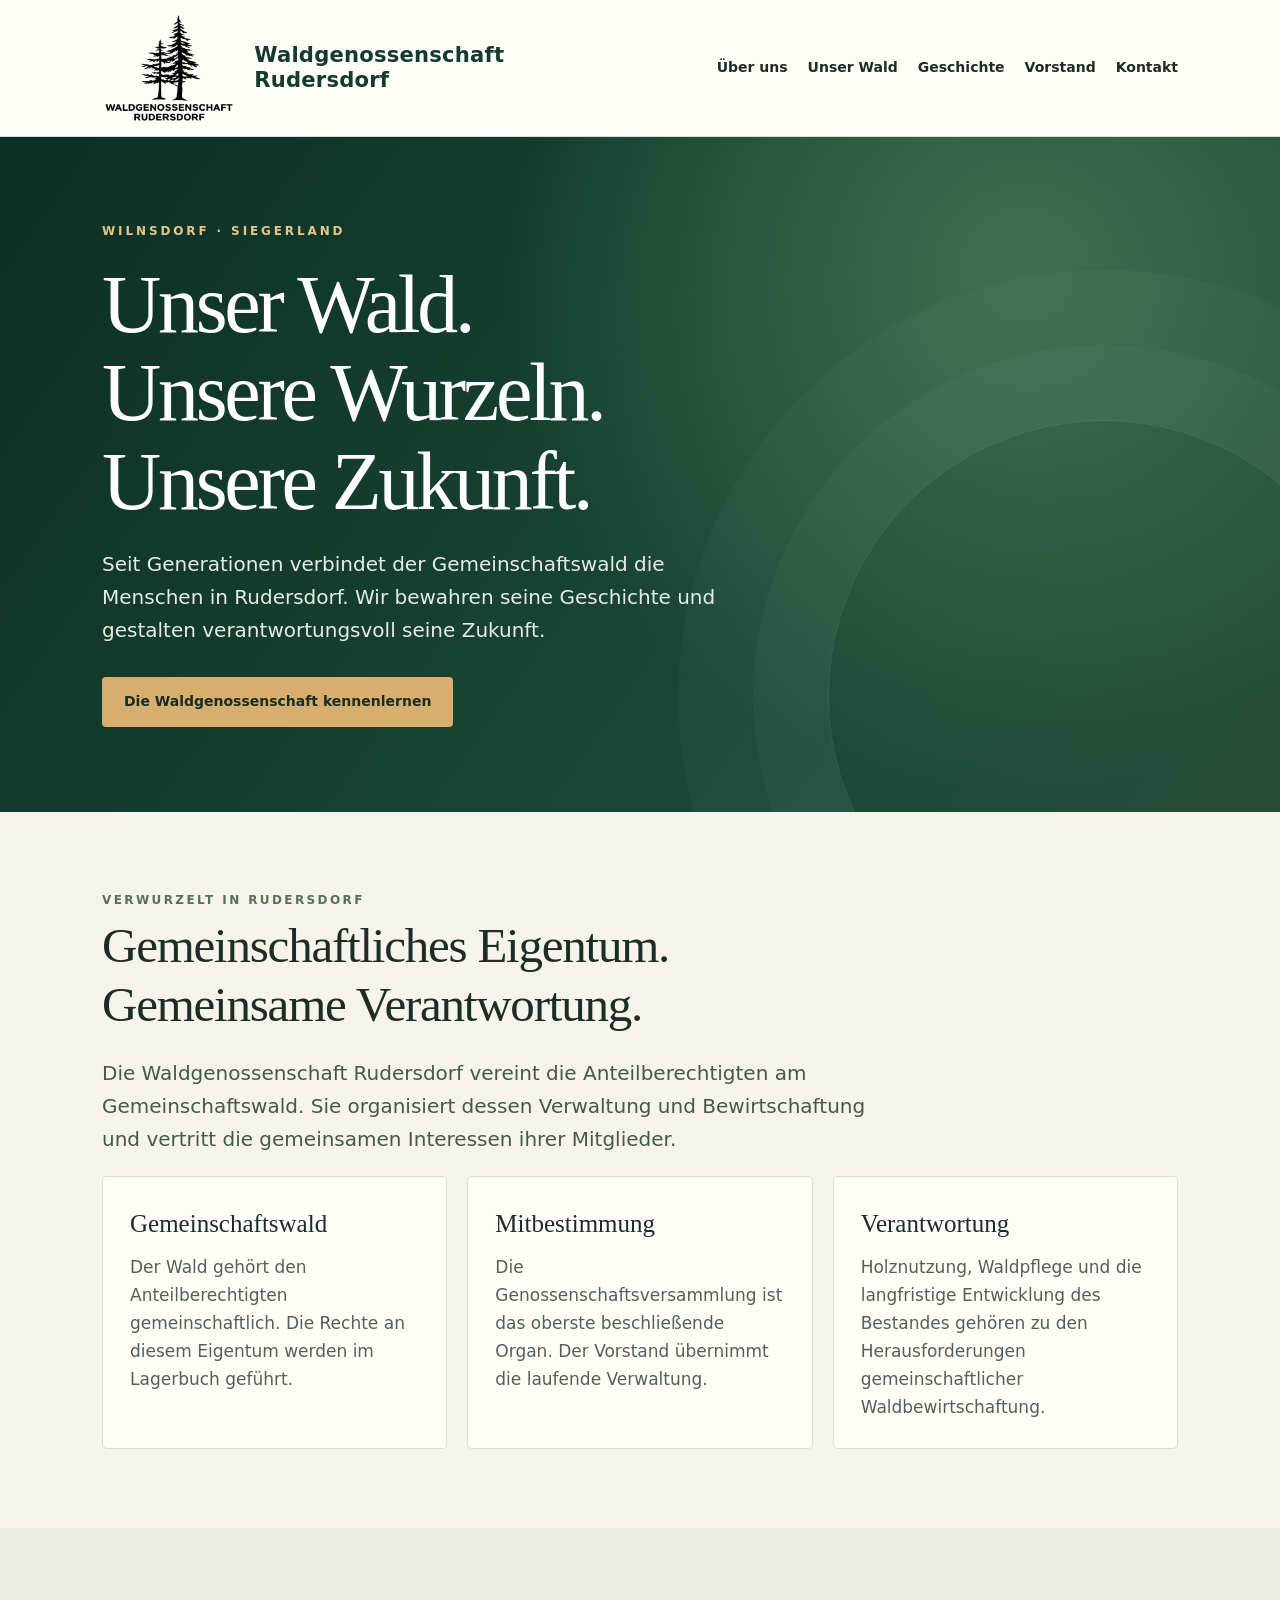
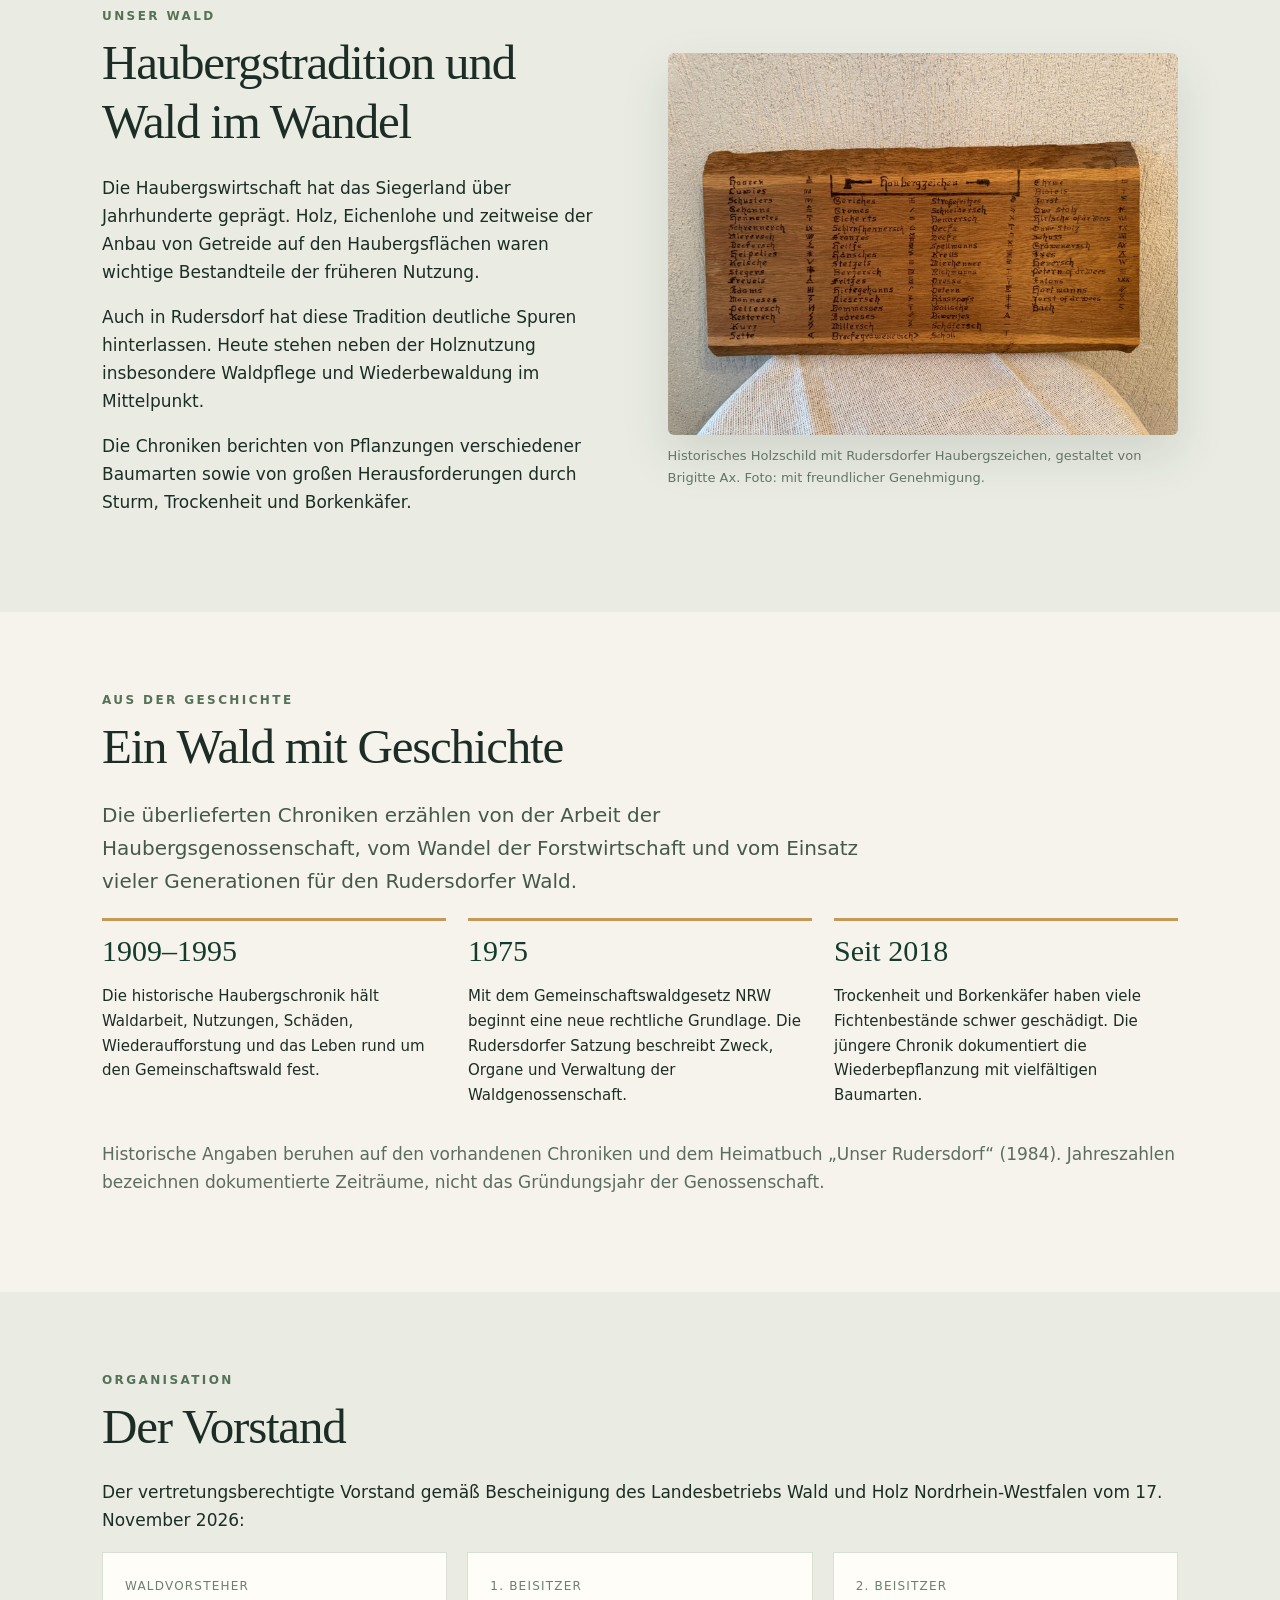
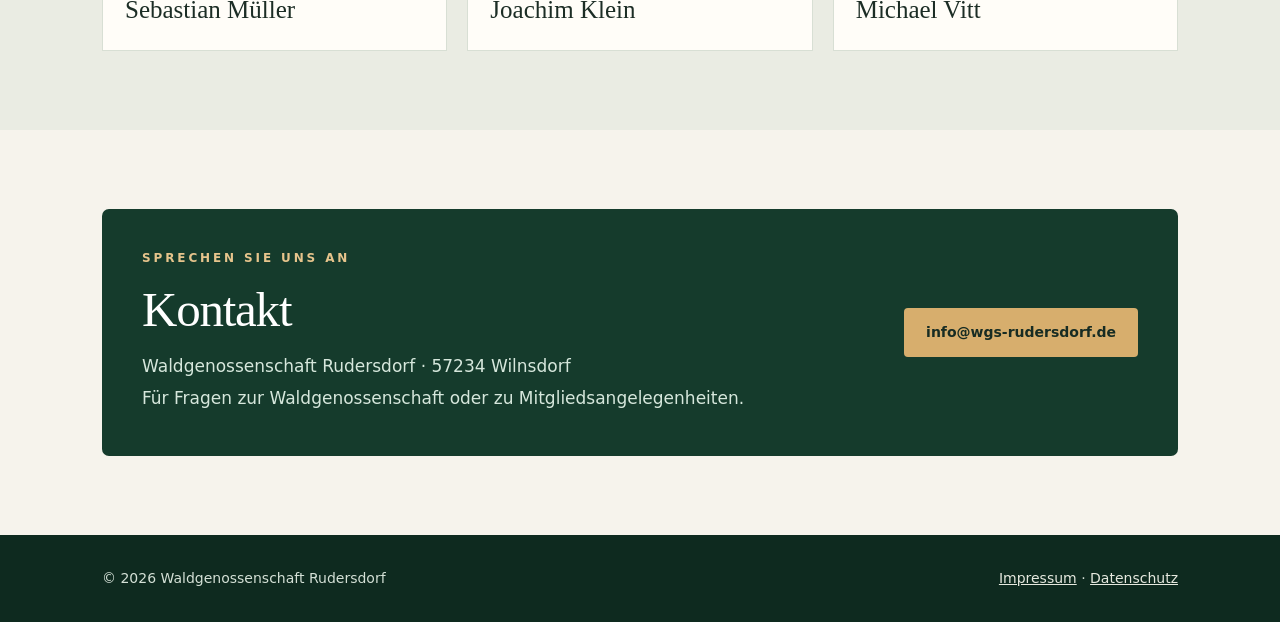
==== commit 9186904f: "Add files via upload" ====
--- a/index.html
+++ b/index.html
@@ -2,7 +2,7 @@
 <header><div class="nav"><a class="brand" href="#start"><img class="brand-logo" src="assets/logo.png" alt="Logo der Waldgenossenschaft Rudersdorf"><span class="brand-name">Waldgenossenschaft<br>Rudersdorf</span></a><nav aria-label="Hauptnavigation"><a href="#ueber-uns">Über uns</a><a href="#wald">Unser Wald</a><a href="#geschichte">Geschichte</a><a href="#vorstand">Vorstand</a><a href="#kontakt">Kontakt</a></nav></div></header>
 <main><section class="hero" id="start"><div class="heroinner"><div><div class="eyebrow">Wilnsdorf · Siegerland</div><h1>Unser Wald.<br>Unsere Wurzeln.<br>Unsere Zukunft.</h1><p>Seit Generationen verbindet der Gemeinschaftswald die Menschen in Rudersdorf. Wir bewahren seine Geschichte und gestalten verantwortungsvoll seine Zukunft.</p><a class="btn" href="#ueber-uns">Die Waldgenossenschaft kennenlernen</a></div></div></section>
 <section class="section" id="ueber-uns"><div class="container"><div class="kicker">Verwurzelt in Rudersdorf</div><h2>Gemeinschaftliches Eigentum.<br>Gemeinsame Verantwortung.</h2><p class="lead">Die Waldgenossenschaft Rudersdorf vereint die Anteilberechtigten am Gemeinschaftswald. Sie organisiert dessen Verwaltung und Bewirtschaftung und vertritt die gemeinsamen Interessen ihrer Mitglieder.</p><div class="grid"><article class="tile"><h3>Gemeinschaftswald</h3><p>Der Wald gehört den Anteilberechtigten gemeinschaftlich. Die Rechte an diesem Eigentum werden im Lagerbuch geführt.</p></article><article class="tile"><h3>Mitbestimmung</h3><p>Die Genossenschaftsversammlung ist das oberste beschließende Organ. Der Vorstand übernimmt die laufende Verwaltung.</p></article><article class="tile"><h3>Verantwortung</h3><p>Holznutzung, Waldpflege und die langfristige Entwicklung des Bestandes gehören zu den Herausforderungen gemeinschaftlicher Waldbewirtschaftung.</p></article></div></div></section>
-<section class="section alt" id="wald"><div class="container two"><div><div class="kicker">Unser Wald</div><h2>Haubergstradition und Wald im Wandel</h2><p>Die Haubergswirtschaft hat das Siegerland über Jahrhunderte geprägt. Holz, Eichenlohe und zeitweise der Anbau von Getreide auf den Haubergsflächen waren wichtige Bestandteile der früheren Nutzung.</p><p>Auch in Rudersdorf hat diese Tradition deutliche Spuren hinterlassen. Heute stehen neben der Holznutzung insbesondere Waldpflege und Wiederbewaldung im Mittelpunkt.</p><p>Die Chroniken berichten von Pflanzungen verschiedener Baumarten sowie von großen Herausforderungen durch Sturm, Trockenheit und Borkenkäfer.</p></div><div><img class="photo" src="assets/haubergszeichen.jpg" alt="Historisches Holzschild mit Familiennamen und eingeschnitzten Haubergszeichen" loading="lazy"><div class="caption">Historische Haubergszeichen – Holzschild aus dem überlieferten Bestand, Foto zur Verfügung gestellt von der Waldgenossenschaft.</div></div></div></section>
+<section class="section alt" id="wald"><div class="container two"><div><div class="kicker">Unser Wald</div><h2>Haubergstradition und Wald im Wandel</h2><p>Die Haubergswirtschaft hat das Siegerland über Jahrhunderte geprägt. Holz, Eichenlohe und zeitweise der Anbau von Getreide auf den Haubergsflächen waren wichtige Bestandteile der früheren Nutzung.</p><p>Auch in Rudersdorf hat diese Tradition deutliche Spuren hinterlassen. Heute stehen neben der Holznutzung insbesondere Waldpflege und Wiederbewaldung im Mittelpunkt.</p><p>Die Chroniken berichten von Pflanzungen verschiedener Baumarten sowie von großen Herausforderungen durch Sturm, Trockenheit und Borkenkäfer.</p></div><div><img class="photo" src="assets/haubergszeichen.jpg" alt="Historisches Holzschild mit Familiennamen und eingeschnitzten Haubergszeichen" loading="lazy"><div class="caption">Historisches Holzschild mit Rudersdorfer Haubergszeichen, gestaltet von Brigitte Ax. Foto: mit freundlicher Genehmigung.</div></div></div></section>
 <section class="section" id="geschichte"><div class="container"><div class="kicker">Aus der Geschichte</div><h2>Ein Wald mit Geschichte</h2><p class="lead">Die überlieferten Chroniken erzählen von der Arbeit der Haubergsgenossenschaft, vom Wandel der Forstwirtschaft und vom Einsatz vieler Generationen für den Rudersdorfer Wald.</p><div class="timeline"><article class="moment"><b>1909–1995</b><p>Die historische Haubergschronik hält Waldarbeit, Nutzungen, Schäden, Wiederaufforstung und das Leben rund um den Gemeinschaftswald fest.</p></article><article class="moment"><b>1975</b><p>Mit dem Gemeinschaftswaldgesetz NRW beginnt eine neue rechtliche Grundlage. Die Rudersdorfer Satzung beschreibt Zweck, Organe und Verwaltung der Waldgenossenschaft.</p></article><article class="moment"><b>Seit 2018</b><p>Trockenheit und Borkenkäfer haben viele Fichtenbestände schwer geschädigt. Die jüngere Chronik dokumentiert die Wiederbepflanzung mit vielfältigen Baumarten.</p></article></div><p class="muted">Historische Angaben beruhen auf den vorhandenen Chroniken und dem Heimatbuch „Unser Rudersdorf“ (1984). Jahreszahlen bezeichnen dokumentierte Zeiträume, nicht das Gründungsjahr der Genossenschaft.</p></div></section>
 <section class="section alt" id="vorstand"><div class="container"><div class="kicker">Organisation</div><h2>Der Vorstand</h2><p>Der vertretungsberechtigte Vorstand gemäß Bescheinigung des Landesbetriebs Wald und Holz Nordrhein-Westfalen vom 17. November 2026:</p><div class="people"><div class="person"><small>Waldvorsteher</small><strong>Sebastian Müller</strong></div><div class="person"><small>1. Beisitzer</small><strong>Joachim Klein</strong></div><div class="person"><small>2. Beisitzer</small><strong>Michael Vitt</strong></div></div></div></section>
 <section class="section" id="kontakt"><div class="container"><div class="contact"><div><div class="eyebrow">Sprechen Sie uns an</div><h2 style="margin:12px 0">Kontakt</h2><p>Waldgenossenschaft Rudersdorf · 57234 Wilnsdorf</p><p>Für Fragen zur Waldgenossenschaft oder zu Mitgliedsangelegenheiten.</p></div><a class="btn" style="color:#172c23" href="mailto:info@wgs-rudersdorf.de">info@wgs-rudersdorf.de</a></div></div></section></main>
--- a/styles.css
+++ b/styles.css
@@ -9,3 +9,10 @@
 .brand-name{display:block;font-size:clamp(16px,1.65vw,21px);font-weight:780;line-height:1.15;letter-spacing:.01em;color:var(--forest)}
 .brand{flex-shrink:0;gap:14px}
 @media(max-width:760px){.brand-name{font-size:17px}.brand-logo{height:66px}.brand{gap:10px}}
+
+/* Kopfbereich: freigestelltes Logo, rechts daneben der bisherige Schriftzug. */
+.nav{padding-top:12px;padding-bottom:12px}
+.brand{gap:18px;flex-shrink:0}
+.brand-logo{height:112px;width:auto;max-width:none;object-fit:contain}
+.brand-name{font-size:clamp(18px,1.65vw,22px);line-height:1.17}
+@media(max-width:760px){.nav{padding-top:10px;padding-bottom:10px}.brand{gap:12px}.brand-logo{height:86px}.brand-name{font-size:17px}}
